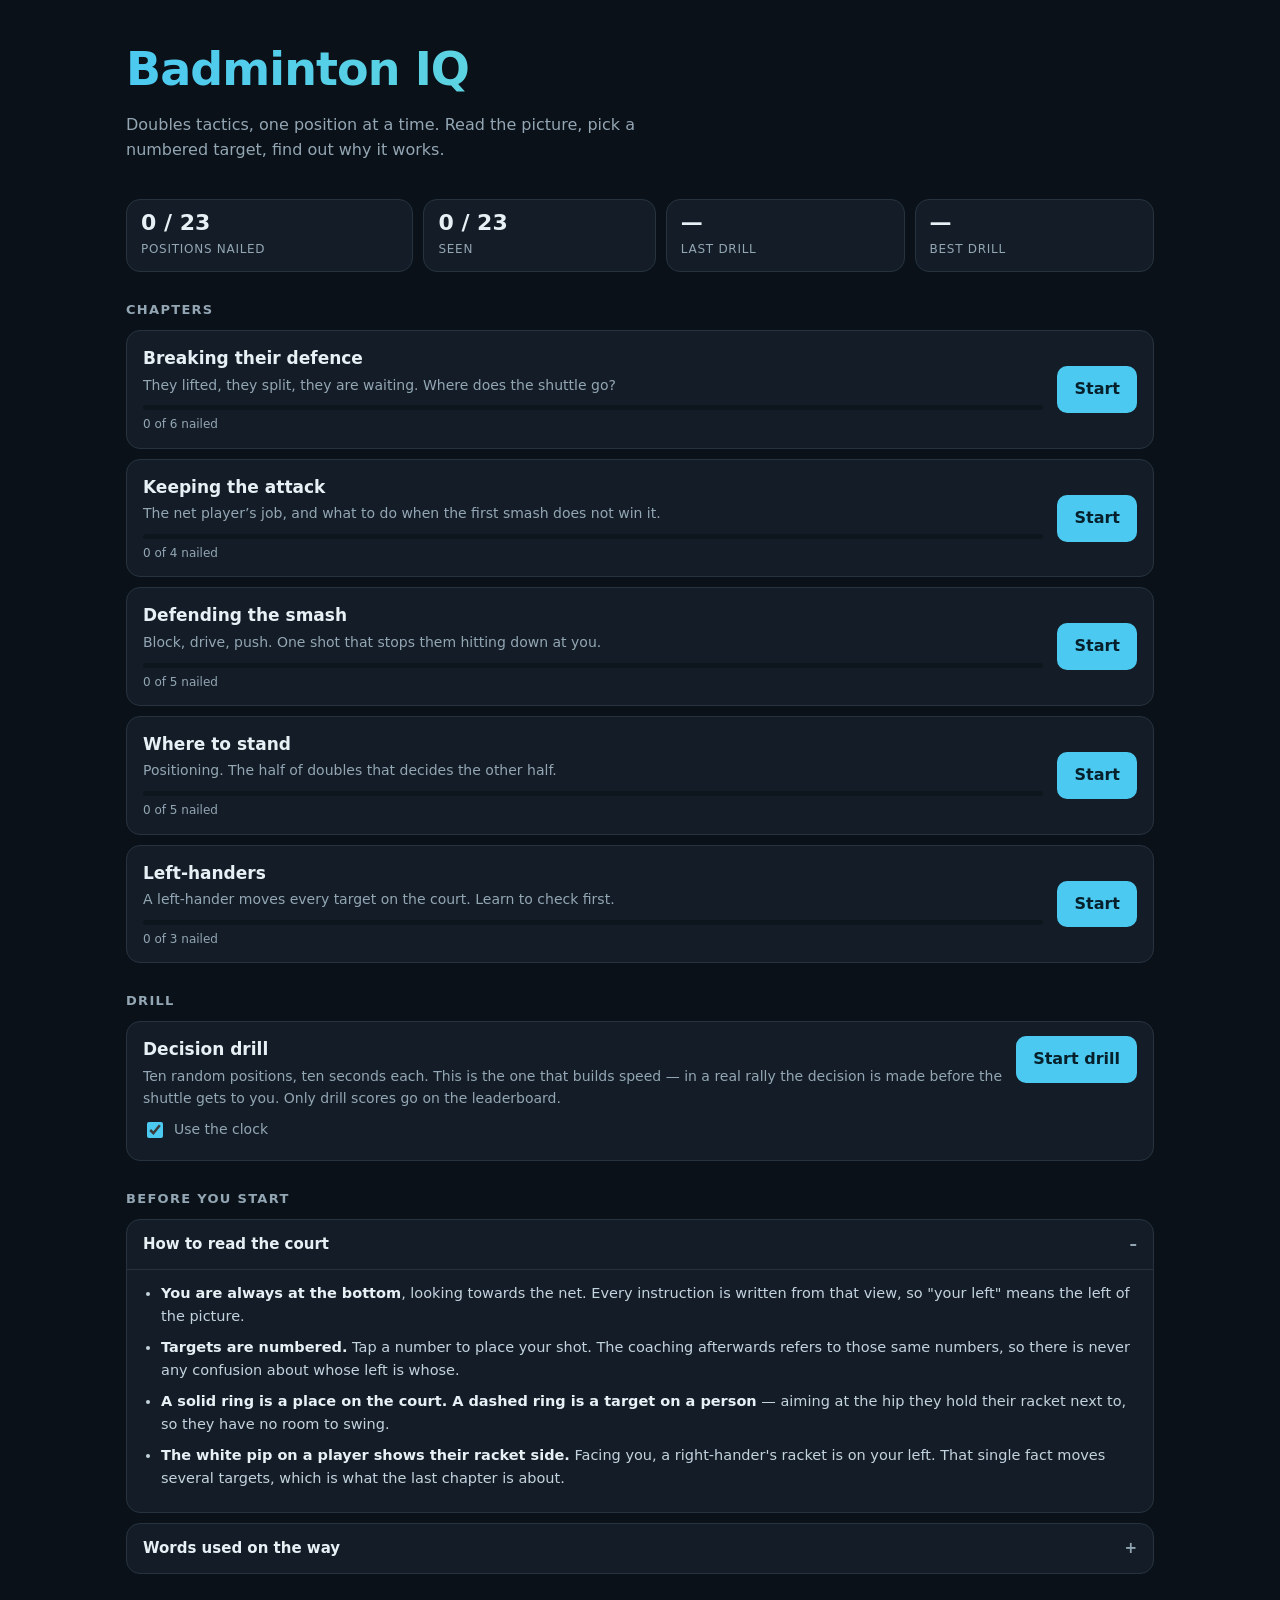
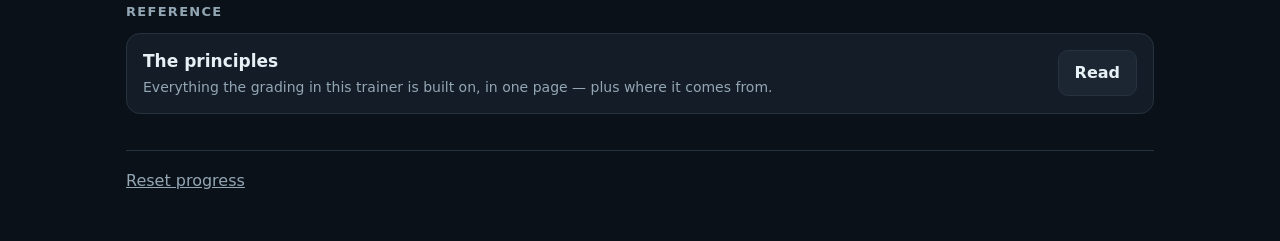
==== games/badminton-iq/index.html @ 94119b08 "Sync badminton-iq @ 0e2374a" ====
<!DOCTYPE html>
<html lang="en">
<head>
<meta charset="UTF-8">
<meta name="viewport" content="width=device-width, initial-scale=1.0, viewport-fit=cover">
<meta name="theme-color" content="#0f1720">
<meta name="description" content="Badminton doubles tactics trainer — read the defence, pick a numbered target, learn why.">
<title>Badminton IQ</title>
<link rel="icon" href="data:image/svg+xml,%3Csvg xmlns='http://www.w3.org/2000/svg' viewBox='0 0 32 32'%3E%3Crect width='32' height='32' rx='7' fill='%230f1720'/%3E%3Ccircle cx='16' cy='11' r='4' fill='%23fff'/%3E%3Cpath d='M16 15 L10 27 M16 15 L22 27 M16 15 L16 28' stroke='%234cc9f0' stroke-width='2' stroke-linecap='round'/%3E%3C/svg%3E">
<link rel="stylesheet" href="style.css">
</head>
<body>

<div id="app">

  <!-- ================= HOME ================= -->
  <section id="screen-home" class="screen active">
    <header class="hero">
      <h1>Badminton&nbsp;IQ</h1>
      <p class="tagline">Doubles tactics, one position at a time. Read the picture, pick a numbered target, find out why it works.</p>
    </header>

    <div class="stat-row" id="home-stats"></div>

    <h2 class="section-head">Chapters</h2>
    <div id="chapter-list" class="card-list"></div>

    <h2 class="section-head">Drill</h2>
    <div class="card drill-card">
      <div class="card-body">
        <h3>Decision drill</h3>
        <p>Ten random positions, ten seconds each. This is the one that builds speed — in a real rally the decision is made before the shuttle gets to you. Only drill scores go on the leaderboard.</p>
        <label class="toggle">
          <input type="checkbox" id="drill-timer-toggle" checked>
          <span>Use the clock</span>
        </label>
      </div>
      <button class="btn primary" id="start-drill">Start drill</button>
    </div>

    <div id="home-leaderboard-card" class="hidden">
      <h2 class="section-head">Leaderboard</h2>
      <div class="card">
        <div class="card-body">
          <h3>Who is reading it best</h3>
          <p>Everyone's best decision drill, ranked. Post a score at the end of a drill.</p>
        </div>
        <button class="btn" id="open-leaderboard">View</button>
      </div>
    </div>

    <h2 class="section-head">Before you start</h2>
    <details class="explainer" open>
      <summary>How to read the court</summary>
      <div class="explainer-body">
        <ul class="howto">
          <li><b>You are always at the bottom</b>, looking towards the net. Every instruction is written from that view, so "your left" means the left of the picture.</li>
          <li><b>Targets are numbered.</b> Tap a number to place your shot. The coaching afterwards refers to those same numbers, so there is never any confusion about whose left is whose.</li>
          <li><b>A solid ring is a place on the court. A dashed ring is a target on a person</b> — aiming at the hip they hold their racket next to, so they have no room to swing.</li>
          <li><b>The white pip on a player shows their racket side.</b> Facing you, a right-hander's racket is on your left. That single fact moves several targets, which is what the last chapter is about.</li>
        </ul>
      </div>
    </details>
    <details class="explainer" id="glossary-box">
      <summary>Words used on the way</summary>
      <div class="explainer-body">
        <dl class="glossary" id="glossary-list"></dl>
      </div>
    </details>

    <h2 class="section-head">Reference</h2>
    <div class="card">
      <div class="card-body">
        <h3>The principles</h3>
        <p>Everything the grading in this trainer is built on, in one page — plus where it comes from.</p>
      </div>
      <button class="btn" id="open-principles">Read</button>
    </div>

    <footer class="foot">
      <button class="linkish" id="reset-progress">Reset progress</button>
    </footer>
  </section>

  <!-- ================= TRAINER ================= -->
  <section id="screen-train" class="screen">
    <header class="topbar">
      <button class="icon-btn" id="train-back" aria-label="Back">‹</button>
      <span class="chip" id="q-progress">1 / 6</span>
      <span class="chip" id="q-chapter"></span>
      <span class="chip timer hidden" id="q-timer">10</span>
    </header>

    <div class="trainer">
      <div class="qhead">
        <h2 id="q-title"></h2>
        <p id="q-brief" class="brief"></p>
      </div>

      <div class="answer-bar" id="answer-bar">
        <div id="shot-row" class="shots"></div>
        <p class="prompt" id="q-prompt"></p>
      </div>

      <div class="court-wrap">
        <canvas id="court"></canvas>
        <div class="legend">
          <span><i class="dot you"></i>You</span>
          <span><i class="dot partner"></i>Partner</span>
          <span><i class="dot opp"></i>Opponents</span>
          <span><i class="dot target"></i>Numbered targets</span>
          <span class="legend-note">The white pip on a player is the side they hold the racket. A dashed target means aim at that person, not that spot.</span>
        </div>
      </div>

      <div id="feedback" class="feedback hidden">
        <div class="verdict-row">
          <span class="verdict" id="fb-verdict"></span>
          <span class="your-pick" id="fb-pick"></span>
        </div>
        <p id="fb-why"></p>
        <p class="outcome" id="fb-outcome"></p>
        <div class="best-box hidden" id="fb-best">
          <h4>The coached answer</h4>
          <p id="fb-best-text"></p>
        </div>
        <div class="key-box">
          <h4>Take this to the court</h4>
          <p id="fb-key"></p>
        </div>
        <button class="btn primary wide" id="next-btn">Next position</button>
      </div>
    </div>
  </section>

  <!-- ================= SUMMARY ================= -->
  <section id="screen-summary" class="screen">
    <header class="topbar">
      <button class="icon-btn" id="sum-back" aria-label="Back">‹</button>
      <span class="chip" id="sum-label"></span>
    </header>
    <div class="summary">
      <div class="score-ring" id="sum-score"></div>
      <p class="sum-line" id="sum-line"></p>

      <div class="post-box hidden" id="sum-post">
        <h4>Put it on the board</h4>
        <div class="post-row">
          <input type="text" id="post-name" maxlength="24" placeholder="Your name" autocomplete="nickname" spellcheck="false">
          <button class="btn primary" id="post-btn">Post score</button>
        </div>
        <p class="post-status" id="post-status"></p>
      </div>

      <h3>Positions</h3>
      <ul class="sum-list" id="sum-list"></ul>
      <div id="sum-lessons"></div>
      <div class="sum-actions">
        <button class="btn primary" id="sum-again">Run it again</button>
        <button class="btn" id="sum-home">Back to chapters</button>
      </div>
    </div>
  </section>

  <!-- ================= LEADERBOARD ================= -->
  <section id="screen-leaderboard" class="screen">
    <header class="topbar">
      <button class="icon-btn" id="lb-back" aria-label="Back">‹</button>
      <span class="chip">Leaderboard</span>
      <button class="btn" id="lb-refresh">Refresh</button>
    </header>
    <div class="summary">
      <p class="sum-line">Best decision drill per player. Ten positions, ten seconds each, three points for the best answer.</p>
      <ol class="lb-list" id="lb-list"></ol>
      <p class="post-status" id="lb-status"></p>
    </div>
  </section>

  <!-- ================= PRINCIPLES ================= -->
  <section id="screen-principles" class="screen">
    <header class="topbar">
      <button class="icon-btn" id="prin-back" aria-label="Back">‹</button>
      <span class="chip">The principles</span>
    </header>
    <article class="prose">
      <h2>Attacking when they have lifted and spread out</h2>
      <p>They have lifted, they have spread out side-by-side, and they are balanced and waiting. The first thing to accept is that <strong>your smash is not supposed to win the rally</strong>. The pair hitting downwards has the advantage; your job is to force a reply weak enough that your partner at the net can finish it. Attacking is a sequence, not a single shot.</p>
      <ul>
        <li><strong>The gap between them is the default target.</strong> When they are each covering their own side, the middle is the biggest space — and a shuttle down the middle takes away their angles and creates a moment where neither is sure whose ball it is.</li>
        <li><strong>Aim at the hip on their racket side.</strong> For a right-hander that is the right hip, which sits on the <em>inside</em> of their body — so against a right-handed pair, jamming the body and hitting the middle are almost the same ball. There is no room to swing there, and they have to choose forehand or backhand with no time to do it.</li>
        <li><strong>Placement beats power.</strong> A three-quarter-power smash landing just inside the sideline does more damage than a full-power one hit straight at somebody's racket.</li>
        <li><strong>Straight before diagonal.</strong> A smash played diagonally is the longest shot on the court: it gives the defender the most time, gives you the least, and drags your partner away from the net, which is the position that makes your attack work at all.</li>
        <li><strong>From a back corner, do not smash.</strong> Off balance and not properly behind the shuttle, a full smash arrives slow and flat — exactly what a settled defence wants. Play three-quarter power or a drop, keep the attack, and get your feet back.</li>
        <li><strong>Change the speed, not the power.</strong> The third smash in a row is the one they are ready for. That is when a sliced drop into a front corner is worth more than anything hit hard.</li>
        <li><strong>Hit where the player just left.</strong> When one of them comes forward, the space behind them is open for exactly one shot. Take it.</li>
      </ul>

      <h2>Defending the smash</h2>
      <p>The habit is simple and both of you run it at once: <strong>lift, leave the net, spread out, and be balanced before their racket meets the shuttle</strong>. It is not a rotation to memorise — it is a shared trigger.</p>
      <ul>
        <li><strong>Taking the pace off, straight back, is the backbone.</strong> Shortest distance, least that can go wrong, and if it lands tight to the net they cannot hit down off it.</li>
        <li><strong>The flat shot into the middle of their court is what actually breaks them.</strong> They are in a front-and-back shape, so the space behind their net player is the biggest empty area on their court. A firm flat shot into it forces a lift and flips the rally — this is the shot good players use, not just survival.</li>
        <li><strong>Playing it diagonally across the net is the most intercepted shot in doubles.</strong> It travels slowly through exactly the area their net player is standing in.</li>
        <li><strong>Only hit back flat when you have the height.</strong> Against a steep smash you are contacting below the top of the net and the shuttle goes straight up. Against a slow, flat smash from the baseline, hit it back flat down the line and you have taken the attack.</li>
        <li><strong>Take body smashes on the backhand.</strong> Racket up and in front, thumb behind the grip, short punch, no swing. A jammed player who tries to swing pops it up.</li>
        <li><strong>Lift deep, or not at all.</strong> A lift keeps you defending; a short one makes their next smash steeper. Use it when you are stretched, not as a default.</li>
      </ul>

      <h2>Where to stand</h2>
      <ul>
        <li><strong>Side-by-side to defend, one-in-front-of-the-other to attack.</strong> Two players in a line cannot cover the width against a pair hitting down; two players side-by-side cannot finish a rally.</li>
        <li><strong>Whoever lifted takes their own side.</strong> They back away down the line of their own lift, and the partner takes the other half.</li>
        <li><strong>The net player follows the line of the smash.</strong> The most likely reply to any smash comes straight back down the same line — stand on it before it is played.</li>
        <li><strong>Both defenders move as one.</strong> Side-by-side is not two people standing still; when the shuttle goes to one side, the whole pair slides that way and the gap between you never opens.</li>
        <li><strong>Follow a good defensive shot forward.</strong> Whoever played it takes the net, the partner slides in behind. A good block admired from the middle of your own court is a good block wasted.</li>
      </ul>

      <h2>Left-handers</h2>
      <p>A left-hander moves every target on the court, and most players never check. Facing you, a right-hander's racket is on your left; a left-hander's is on your right.</p>
      <ul>
        <li><strong>Right-hander on your left, left-hander on your right:</strong> both rackets point away from the middle, so the gap between them is covered by two backhands. That is the softest target in doubles and it is there all rally.</li>
        <li><strong>Left-hander on your left, right-hander on your right:</strong> both rackets point into the middle. Leave the gap alone and attack the sidelines.</li>
      </ul>

      <h2>What this trainer can and cannot do</h2>
      <p>It builds recognition and decision speed — seeing the shape and knowing the answer before the shuttle arrives. That is genuinely half the problem, and it is the half you can train on a phone. The other half is your body producing the shot under pressure, and that only comes from feeding drills and half-court practice with a partner. Use this to know what you are trying to do; use the court to make it automatic.</p>

      <h2>Sources</h2>
      <ul class="sources">
        <li><a href="https://badmintonhouse.ca/blogs/news/badminton-doubles-attack-to-defense-rotation" target="_blank" rel="noopener">Badminton House — attack-to-defense rotation</a></li>
        <li><a href="https://badmintonhouse.ca/blogs/news/doubles-shot-placement-tactics" target="_blank" rel="noopener">Badminton House — doubles positioning and shot placement</a></li>
        <li><a href="https://www.joinshuttlelab.com/learn/badminton-doubles-defense" target="_blank" rel="noopener">Shuttle Lab — turning defence into attack</a></li>
        <li><a href="https://badmintonskills.com/badminton-doubles-tactics-positioning-rotation-and-communication-explained/" target="_blank" rel="noopener">BadmintonSkills — positioning, rotation and communication</a></li>
        <li><a href="https://badmintonpeak.com/en/blog/rotation-double-badminton-attaque-equipe" target="_blank" rel="noopener">Badminton Peak — three attacking rotation systems</a></li>
        <li><a href="https://www.wolfberg.net/badminton/Doubles%20Tactics%20Part%202.pdf" target="_blank" rel="noopener">Doubles tactics: attack &amp; defence (PDF)</a></li>
      </ul>
    </article>
  </section>

</div>

<script src="config.js"></script>
<script src="tactics.js"></script>
<script src="court.js"></script>
<script src="leaderboard.js"></script>
<script src="app.js"></script>
</body>
</html>
---- games/badminton-iq/style.css ----
/* ---------- Badminton IQ ---------- */
:root{
  --bg:#0b1118;
  --panel:#141d27;
  --panel-2:#1b2632;
  --line:#26333f;
  --text:#e7f0f5;
  --muted:#93a6b4;
  --accent:#4cc9f0;
  --accent-dim:#1d3f52;
  --good:#5fd68a;
  --ok:#6fb7ff;
  --risky:#ffc457;
  --bad:#ff6b6b;
  --radius:14px;
}

*{box-sizing:border-box;}
html,body{margin:0;padding:0;}
body{
  background:var(--bg);
  color:var(--text);
  font:16px/1.55 ui-sans-serif,system-ui,-apple-system,"Segoe UI",Roboto,sans-serif;
  -webkit-font-smoothing:antialiased;
  padding-bottom:env(safe-area-inset-bottom);
}
#app{max-width:1060px;margin:0 auto;padding:0 16px 48px;}

.screen{display:none;}
.screen.active{display:block;}

/* ---------- home ---------- */
.hero{padding:34px 0 18px;}
.hero h1{
  margin:0;font-size:clamp(30px,8vw,46px);letter-spacing:-0.02em;font-weight:800;
  background:linear-gradient(95deg,#4cc9f0,#7ee8c3);
  -webkit-background-clip:text;background-clip:text;color:transparent;
}
.tagline{margin:8px 0 0;color:var(--muted);max-width:52ch;}

.stat-row{display:flex;gap:10px;flex-wrap:wrap;margin:18px 0 6px;}
.stat{
  background:var(--panel);border:1px solid var(--line);border-radius:var(--radius);
  padding:10px 14px;min-width:96px;flex:1 1 auto;
}
.stat b{display:block;font-size:22px;line-height:1.2;}
.stat span{color:var(--muted);font-size:12px;text-transform:uppercase;letter-spacing:.06em;}

.section-head{
  font-size:13px;text-transform:uppercase;letter-spacing:.1em;color:var(--muted);
  margin:28px 0 10px;font-weight:700;
}

.card-list{display:grid;gap:10px;}
.card{
  display:flex;align-items:center;gap:14px;
  background:var(--panel);border:1px solid var(--line);border-radius:var(--radius);
  padding:14px 16px;
}
.card-body{flex:1;min-width:0;}
.card h3{margin:0 0 3px;font-size:17px;}
.card p{margin:0;color:var(--muted);font-size:14px;}
.card .meter{margin-top:9px;height:5px;background:#0d151d;border-radius:3px;overflow:hidden;}
.card .meter i{display:block;height:100%;background:linear-gradient(90deg,var(--accent),var(--good));}
.card .meter-label{font-size:12px;color:var(--muted);margin-top:5px;}
.drill-card{align-items:flex-start;flex-wrap:wrap;}

.toggle{display:inline-flex;align-items:center;gap:8px;margin-top:10px;font-size:14px;color:var(--muted);cursor:pointer;}
.toggle input{accent-color:var(--accent);width:16px;height:16px;}

.btn{
  background:var(--panel-2);color:var(--text);border:1px solid var(--line);
  border-radius:10px;padding:10px 16px;font:inherit;font-weight:600;cursor:pointer;
  white-space:nowrap;
}
.btn:hover{border-color:var(--accent);}
.btn.primary{background:var(--accent);color:#06202b;border-color:transparent;}
.btn.primary:hover{filter:brightness(1.08);}
.btn.wide{width:100%;margin-top:14px;}
.btn:disabled{opacity:.45;cursor:default;}
.linkish{background:none;border:0;color:var(--muted);font:inherit;text-decoration:underline;cursor:pointer;padding:0;}
.foot{margin-top:36px;padding-top:18px;border-top:1px solid var(--line);}

/* ---------- topbar ---------- */
.topbar{display:flex;align-items:center;gap:8px;padding:16px 0 10px;flex-wrap:wrap;}
.icon-btn{
  background:var(--panel);border:1px solid var(--line);color:var(--text);
  width:34px;height:34px;border-radius:10px;font-size:20px;line-height:1;cursor:pointer;
}
.icon-btn:hover{border-color:var(--accent);}
.chip{
  background:var(--panel);border:1px solid var(--line);border-radius:999px;
  padding:5px 11px;font-size:12px;color:var(--muted);font-weight:600;
  letter-spacing:.03em;
}
.chip.timer{color:var(--accent);border-color:var(--accent-dim);min-width:38px;text-align:center;}
.chip.timer.low{color:var(--bad);border-color:#4a2530;}
.hidden{display:none !important;}

/* ---------- trainer ---------- */
.trainer{display:grid;grid-template-columns:1fr;gap:14px;align-items:start;}
.qhead,.answer-bar,.feedback,.court-wrap{
  background:var(--panel);border:1px solid var(--line);border-radius:var(--radius);
}
.qhead{padding:14px 16px;}
@media(max-width:879px){.qhead{padding:12px 14px;}.qhead h2{font-size:18px;}.brief{font-size:14.5px;}.answer-bar{padding:11px 14px;}}
.qhead h2{margin:0 0 6px;font-size:20px;letter-spacing:-0.01em;}
.brief{margin:0;color:#c3d3de;font-size:15px;}
.answer-bar{padding:13px 16px;}

.court-wrap{padding:10px;display:flex;flex-direction:column;align-items:center;}
#court{display:block;border-radius:8px;touch-action:manipulation;cursor:crosshair;max-width:100%;}
.legend{
  display:flex;gap:12px;flex-wrap:wrap;justify-content:center;
  margin-top:9px;font-size:11.5px;color:var(--muted);
}
.legend span{display:inline-flex;align-items:center;gap:5px;}
.legend .dot{width:9px;height:9px;border-radius:50%;display:inline-block;}
.dot.you{background:#4cc9f0;} .dot.partner{background:#7ee8c3;} .dot.opp{background:#ff8f6b;}
.dot.target{background:transparent;border:1.5px dashed rgba(255,255,255,.55);}
.legend-note{flex-basis:100%;justify-content:center;text-align:center;opacity:.8;}

.shots{display:flex;flex-wrap:wrap;gap:8px;}
.shots:not(:empty){margin-bottom:9px;}
.shot-btn{
  background:var(--panel-2);border:1px solid var(--line);color:var(--text);
  border-radius:10px;padding:9px 13px;font:inherit;font-weight:600;font-size:14px;cursor:pointer;
}
.shot-btn:hover{border-color:var(--accent);}
.shot-btn.on{background:var(--accent);color:#06202b;border-color:transparent;}
.shot-btn.done{opacity:.4;cursor:default;}
.shot-btn.on.done{opacity:1;}

.prompt{margin:0;color:var(--muted);font-size:14px;min-height:21px;}
.prompt.hint{color:var(--accent);}
.prompt:empty{min-height:0;}

@media(min-width:880px){
  .trainer{grid-template-columns:minmax(280px,400px) 1fr;grid-template-rows:auto auto 1fr;}
  .qhead,.answer-bar,.feedback{align-self:start;}
  .court-wrap{grid-column:1;grid-row:1 / span 3;position:sticky;top:14px;}
  .qhead{grid-column:2;grid-row:1;}
  .answer-bar{grid-column:2;grid-row:2;}
  .feedback{grid-column:2;grid-row:3;}
}

/* ---------- feedback ---------- */
.feedback{padding:15px 16px 17px;}
.verdict-row{display:flex;align-items:center;gap:10px;flex-wrap:wrap;margin-bottom:8px;}
.verdict{
  font-weight:800;font-size:13px;letter-spacing:.08em;text-transform:uppercase;
  padding:5px 11px;border-radius:999px;border:1px solid currentColor;
}
.verdict.v3{color:var(--good);} .verdict.v2{color:var(--ok);}
.verdict.v1{color:var(--risky);} .verdict.v0{color:var(--bad);}
.your-pick{font-size:13px;color:var(--muted);}
.feedback p{margin:0 0 10px;font-size:15px;}
.outcome{color:var(--muted);font-style:italic;}
.best-box,.key-box{
  background:var(--panel-2);border:1px solid var(--line);border-radius:10px;
  padding:11px 13px;margin-bottom:10px;
}
.best-box{border-left:3px solid var(--good);}
.key-box{border-left:3px solid var(--accent);}
.best-box h4,.key-box h4{
  margin:0 0 5px;font-size:11.5px;text-transform:uppercase;letter-spacing:.09em;color:var(--muted);
}
.best-box p,.key-box p{margin:0;font-size:14.5px;}

/* ---------- summary ---------- */
.summary{background:var(--panel);border:1px solid var(--line);border-radius:var(--radius);padding:22px 18px;}
.score-ring{font-size:44px;font-weight:800;letter-spacing:-0.02em;}
.score-ring small{font-size:17px;color:var(--muted);font-weight:600;}
.sum-line{color:var(--muted);margin:2px 0 20px;}
.summary h3{font-size:13px;text-transform:uppercase;letter-spacing:.1em;color:var(--muted);margin:20px 0 10px;}
.sum-list{list-style:none;padding:0;margin:0;display:grid;gap:7px;}
.sum-list li{
  display:flex;align-items:center;gap:10px;background:var(--panel-2);
  border:1px solid var(--line);border-radius:10px;padding:9px 12px;font-size:14.5px;
}
.sum-list .pip{width:9px;height:9px;border-radius:50%;flex:none;}
.sum-list .sc{margin-left:auto;font-size:12px;color:var(--muted);font-weight:600;}
.lesson{
  background:var(--panel-2);border:1px solid var(--line);border-left:3px solid var(--accent);
  border-radius:10px;padding:11px 13px;margin-bottom:8px;font-size:14.5px;
}
.lesson b{display:block;font-size:12px;color:var(--muted);text-transform:uppercase;letter-spacing:.07em;margin-bottom:4px;font-weight:700;}
.sum-actions{display:flex;gap:10px;flex-wrap:wrap;margin-top:22px;}

/* ---------- prose ---------- */
.prose{max-width:66ch;padding-bottom:20px;}
.prose h2{font-size:20px;margin:30px 0 8px;letter-spacing:-0.01em;}
.prose h2:first-child{margin-top:8px;}
.prose p{color:#c3d3de;}
.prose ul{padding-left:20px;color:#c3d3de;}
.prose li{margin-bottom:9px;}
.prose strong{color:var(--text);}
.prose a{color:var(--accent);}
.sources li{margin-bottom:6px;font-size:14.5px;}

/* ---------- explainers on the home screen ---------- */
.explainer{
  background:var(--panel);border:1px solid var(--line);border-radius:var(--radius);
  margin-bottom:10px;overflow:hidden;
}
.explainer summary{
  padding:13px 16px;cursor:pointer;font-weight:600;font-size:15px;list-style:none;
}
.explainer summary::-webkit-details-marker{display:none;}
.explainer summary::after{content:'+';float:right;color:var(--muted);font-weight:700;}
.explainer[open] summary::after{content:'–';}
.explainer summary:hover{color:var(--accent);}
.explainer-body{padding:0 16px 14px;border-top:1px solid var(--line);padding-top:12px;}
.howto{margin:0;padding-left:18px;color:#c3d3de;font-size:14.5px;}
.howto li{margin-bottom:9px;}
.howto b{color:var(--text);}
.glossary{margin:0;font-size:14.5px;}
.glossary dt{font-weight:700;color:var(--text);margin-top:11px;}
.glossary dt:first-child{margin-top:0;}
.glossary dd{margin:2px 0 0;color:#c3d3de;padding-left:0;}

/* ---------- posting a score ---------- */
.post-box{
  background:var(--panel-2);border:1px solid var(--line);border-left:3px solid var(--accent);
  border-radius:10px;padding:13px;margin:6px 0 18px;
}
.post-box h4{
  margin:0 0 9px;font-size:11.5px;text-transform:uppercase;letter-spacing:.09em;color:var(--muted);
}
.post-row{display:flex;gap:8px;flex-wrap:wrap;}
.post-row input{
  flex:1 1 150px;min-width:0;background:var(--bg);color:var(--text);
  border:1px solid var(--line);border-radius:10px;padding:10px 12px;font:inherit;font-size:15px;
}
.post-row input:focus{outline:none;border-color:var(--accent);}
.post-status{margin:9px 0 0;font-size:13.5px;color:var(--muted);min-height:18px;}
.post-status.good{color:var(--good);}
.post-status.bad{color:var(--bad);}

/* ---------- leaderboard ---------- */
.lb-list{list-style:none;padding:0;margin:0 0 4px;display:grid;gap:7px;counter-reset:lb;}
.lb-row{
  display:flex;align-items:center;gap:11px;background:var(--panel-2);
  border:1px solid var(--line);border-radius:10px;padding:10px 13px;font-size:15px;
}
.lb-row.lb-top{border-color:var(--accent-dim);}
.lb-rank{
  flex:none;width:24px;height:24px;border-radius:50%;background:var(--bg);
  display:grid;place-items:center;font-size:12.5px;font-weight:700;color:var(--muted);
}
.lb-top .lb-rank{background:var(--accent);color:#06202b;}
.lb-name{flex:1;min-width:0;overflow:hidden;text-overflow:ellipsis;white-space:nowrap;font-weight:600;}
.lb-pct{font-weight:700;color:var(--accent);}
.lb-pts{font-size:12.5px;color:var(--muted);min-width:46px;text-align:right;}
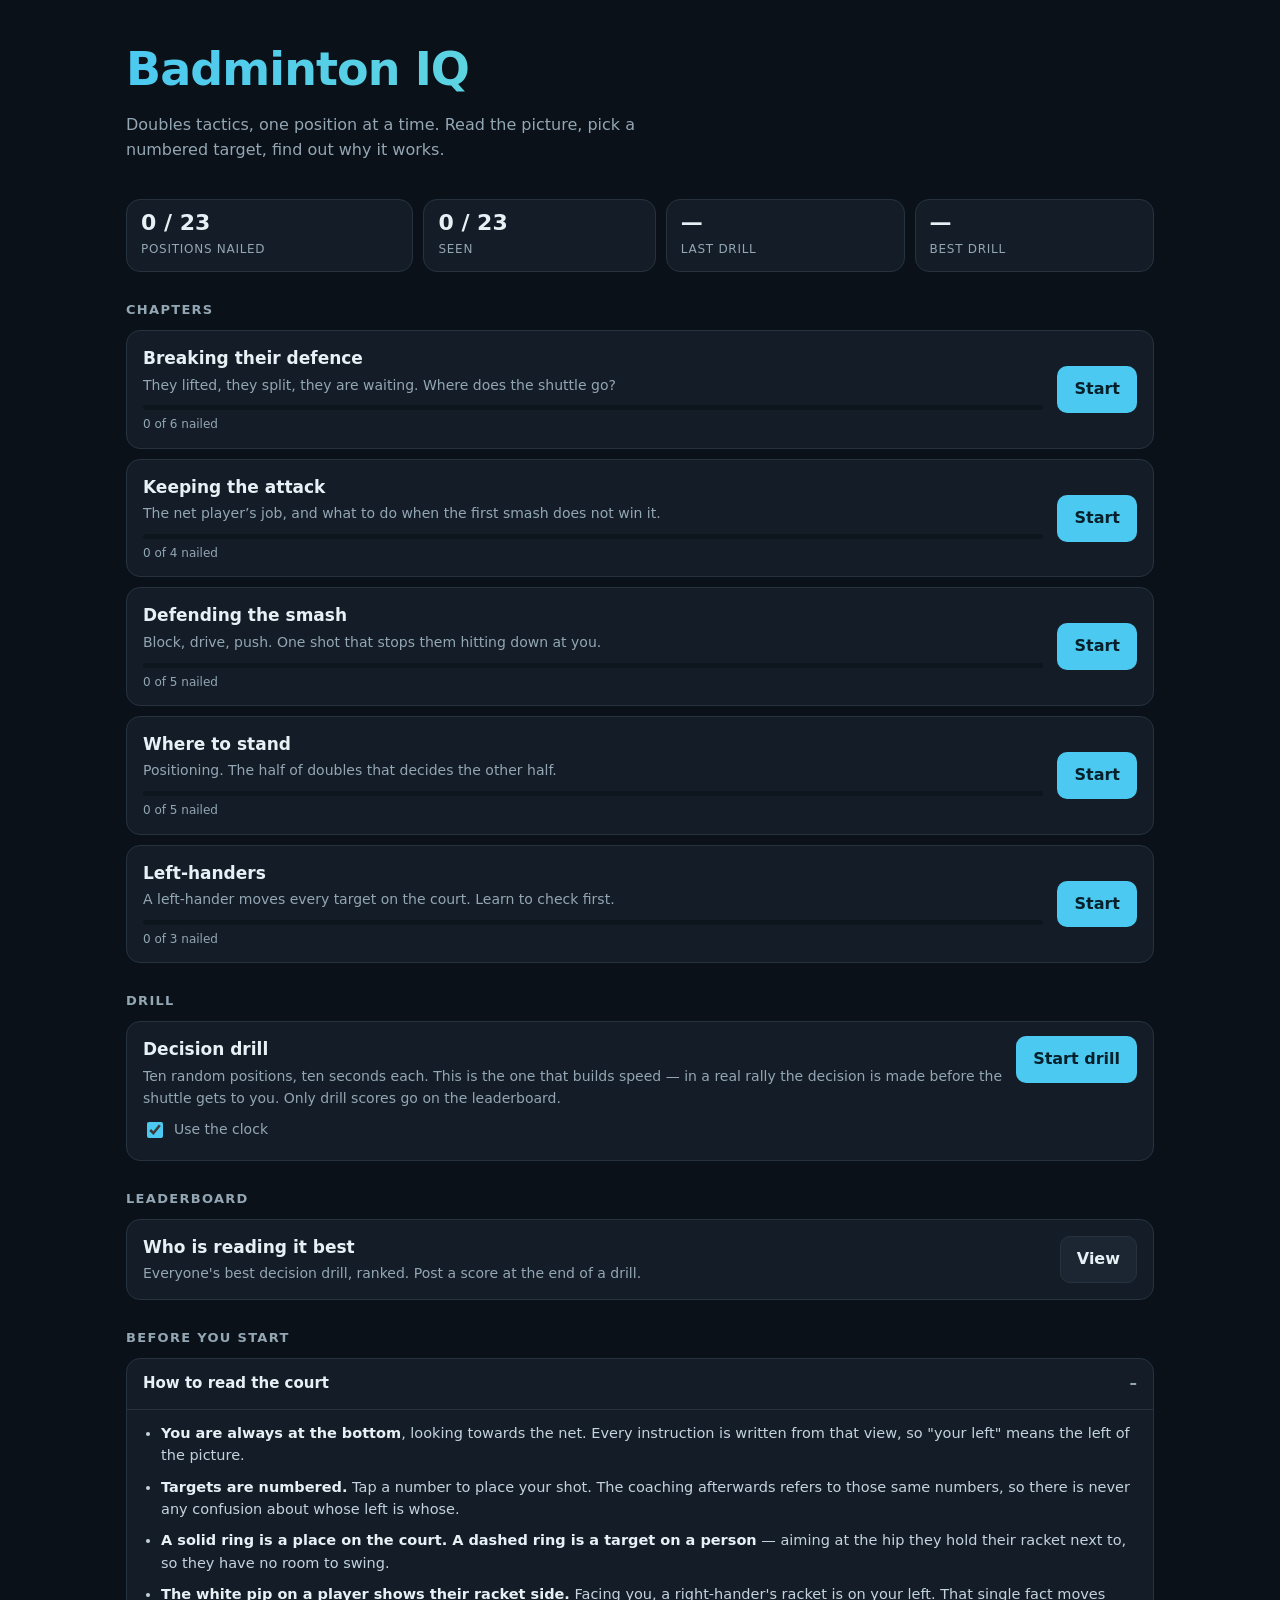
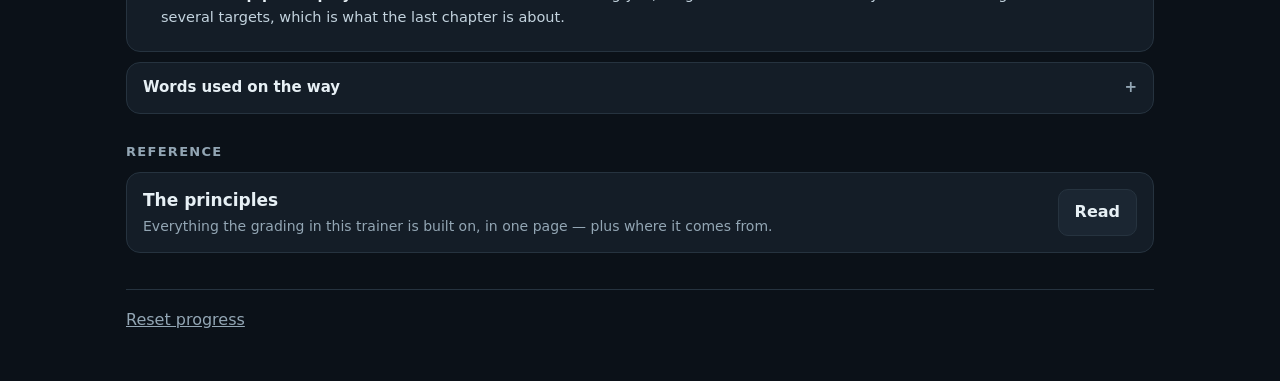
==== commit 43d1d3c6: "Sync badminton-iq @ 5d6d9bc" ====
--- a/games/badminton-iq/index.html
+++ b/games/badminton-iq/index.html
@@ -240,6 +240,7 @@
 </div>
 
 <script src="config.js"></script>
+<script src="analytics.js"></script>
 <script src="tactics.js"></script>
 <script src="court.js"></script>
 <script src="leaderboard.js"></script>
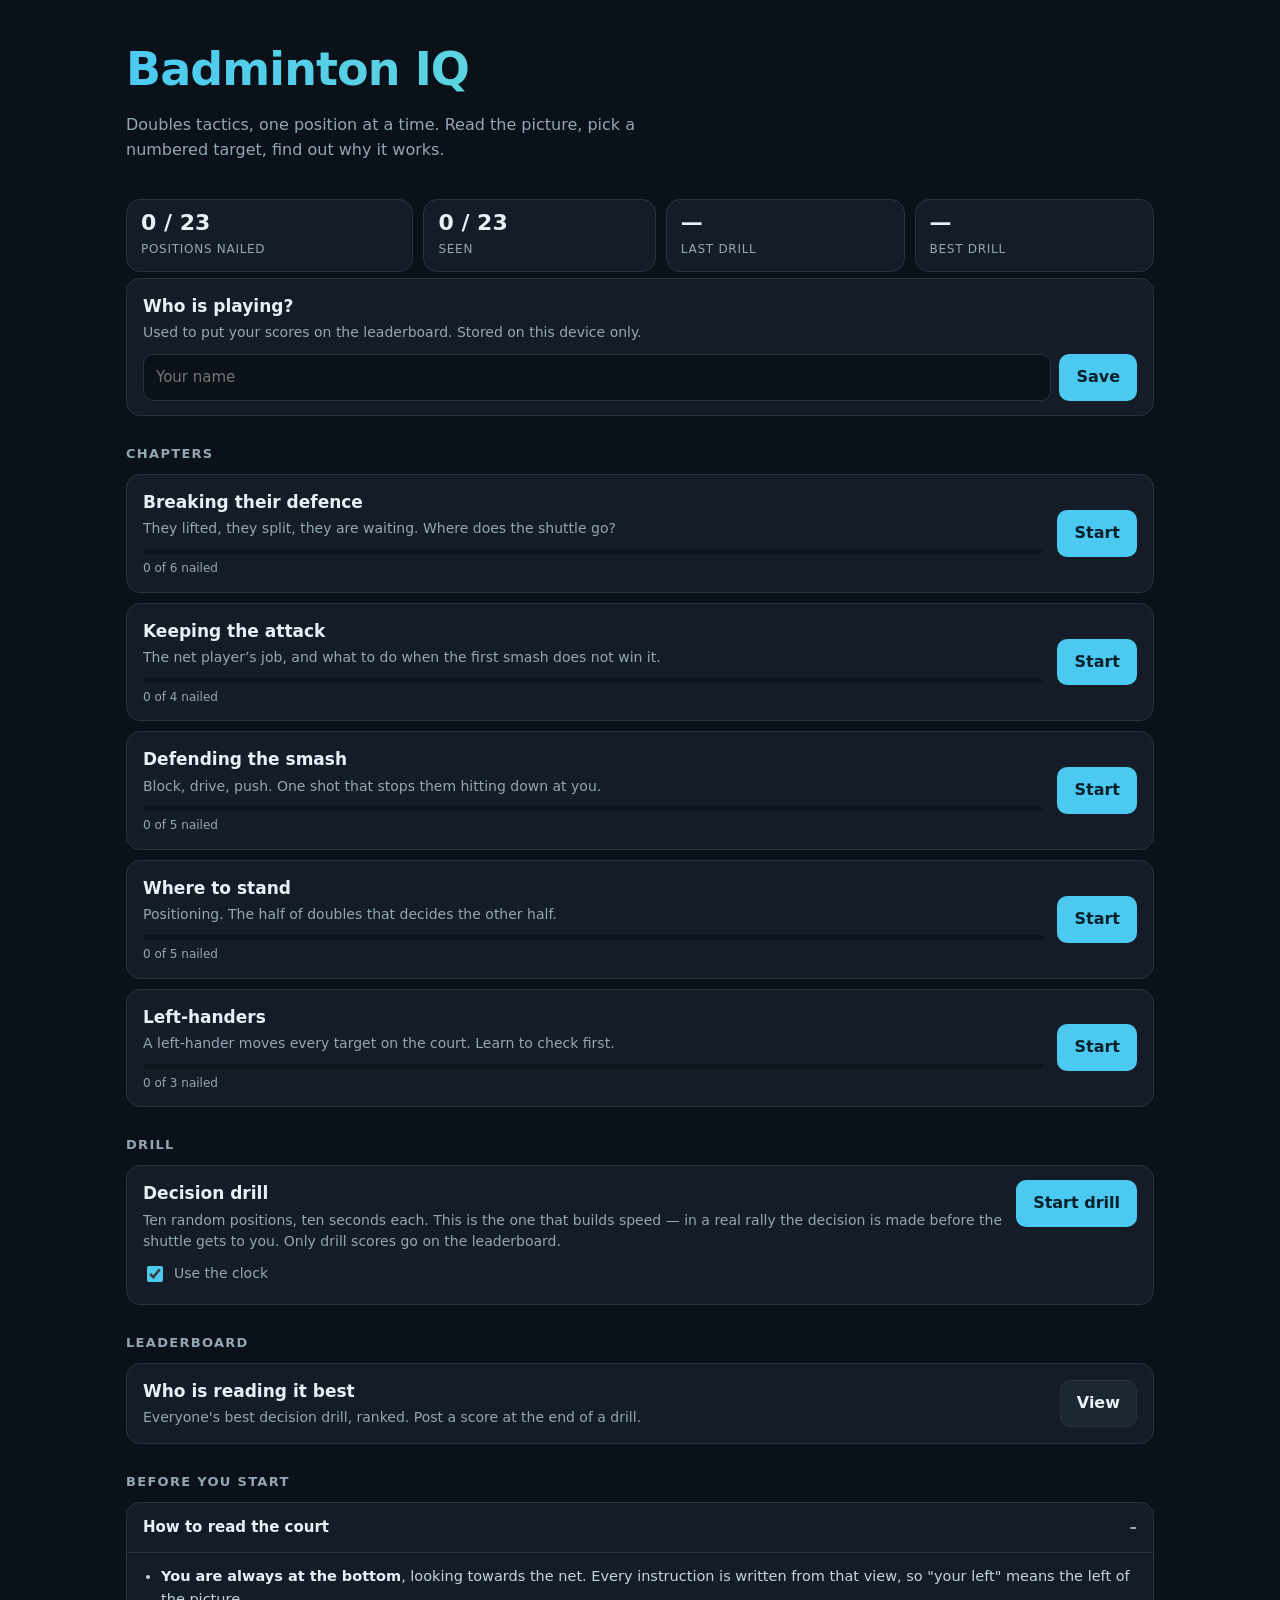
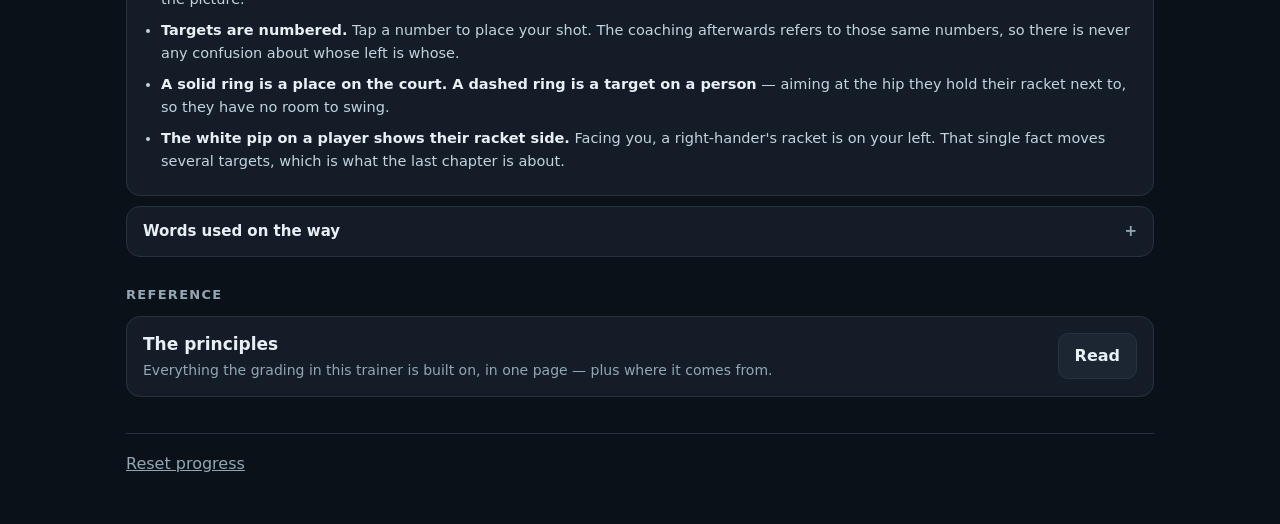
==== commit 997f34e8: "Sync badminton-iq @ fc425fb" ====
--- a/games/badminton-iq/index.html
+++ b/games/badminton-iq/index.html
@@ -22,6 +22,18 @@
 
     <div class="stat-row" id="home-stats"></div>
 
+    <div class="card name-card hidden" id="name-card">
+      <div class="card-body">
+        <h3 id="name-heading">Who is playing?</h3>
+        <p id="name-sub">Used to put your scores on the leaderboard. Stored on this device only.</p>
+        <div class="post-row" id="name-edit-row">
+          <input type="text" id="home-name" maxlength="24" placeholder="Your name" autocomplete="nickname" spellcheck="false">
+          <button class="btn primary" id="home-name-save">Save</button>
+        </div>
+      </div>
+      <button class="btn hidden" id="home-name-change">Change</button>
+    </div>
+
     <h2 class="section-head">Chapters</h2>
     <div id="chapter-list" class="card-list"></div>
 
@@ -144,7 +156,7 @@
       <p class="sum-line" id="sum-line"></p>
 
       <div class="post-box hidden" id="sum-post">
-        <h4>Put it on the board</h4>
+        <h4 id="post-heading">Put it on the board</h4>
         <div class="post-row">
           <input type="text" id="post-name" maxlength="24" placeholder="Your name" autocomplete="nickname" spellcheck="false">
           <button class="btn primary" id="post-btn">Post score</button>
@@ -170,7 +182,8 @@
       <button class="btn" id="lb-refresh">Refresh</button>
     </header>
     <div class="summary">
-      <p class="sum-line">Best decision drill per player. Ten positions, ten seconds each, three points for the best answer.</p>
+      <div class="lb-tabs" id="lb-tabs"></div>
+      <p class="sum-line" id="lb-caption"></p>
       <ol class="lb-list" id="lb-list"></ol>
       <p class="post-status" id="lb-status"></p>
     </div>
--- a/games/badminton-iq/style.css
+++ b/games/badminton-iq/style.css
@@ -252,3 +252,17 @@
 .lb-name{flex:1;min-width:0;overflow:hidden;text-overflow:ellipsis;white-space:nowrap;font-weight:600;}
 .lb-pct{font-weight:700;color:var(--accent);}
 .lb-pts{font-size:12.5px;color:var(--muted);min-width:46px;text-align:right;}
+
+/* ---------- who is playing ---------- */
+.name-card{align-items:flex-start;flex-wrap:wrap;}
+.name-card .post-row{margin-top:10px;}
+.name-card .post-row.hidden{display:none;}
+
+/* ---------- board selector ---------- */
+.lb-tabs{display:flex;gap:7px;flex-wrap:wrap;margin-bottom:14px;}
+.lb-tab{
+  background:var(--panel-2);border:1px solid var(--line);color:var(--muted);
+  border-radius:999px;padding:7px 13px;font:inherit;font-weight:600;font-size:13px;cursor:pointer;
+}
+.lb-tab:hover{border-color:var(--accent);color:var(--text);}
+.lb-tab.on{background:var(--accent);color:#06202b;border-color:transparent;}
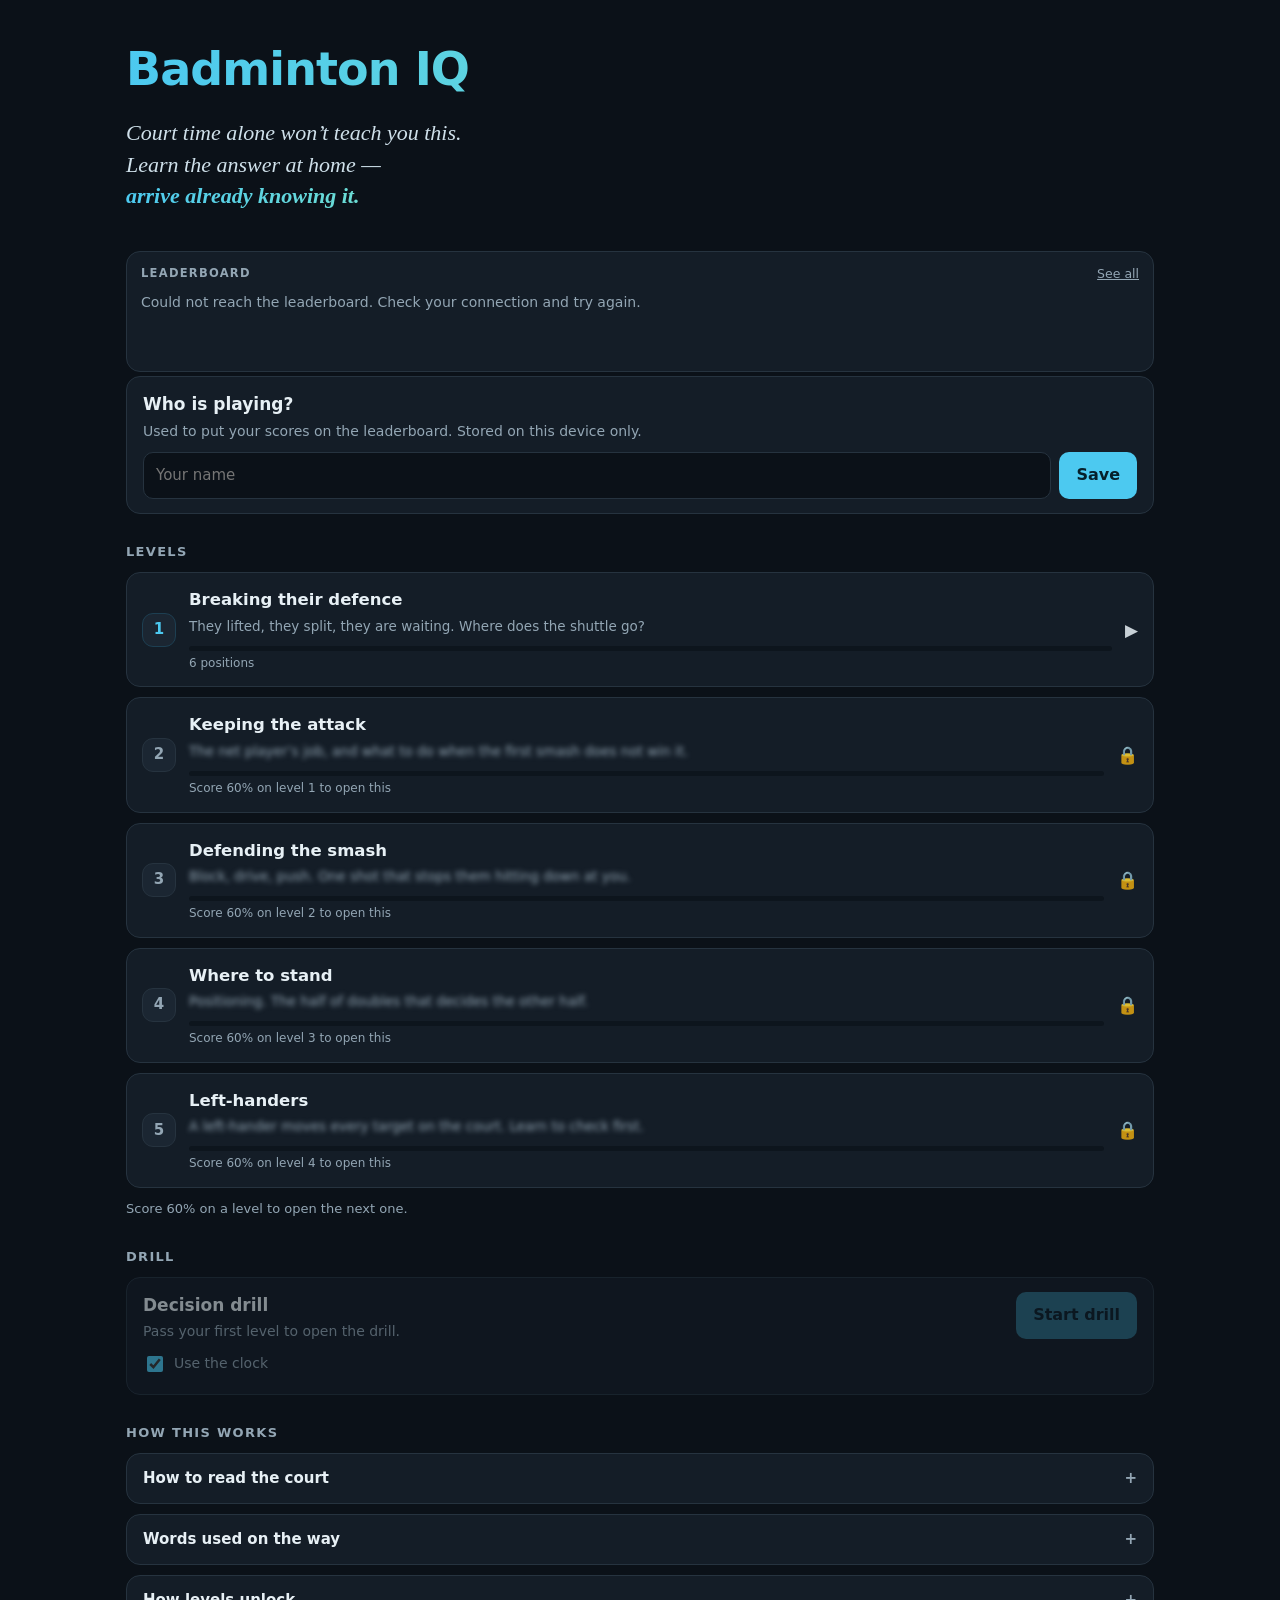
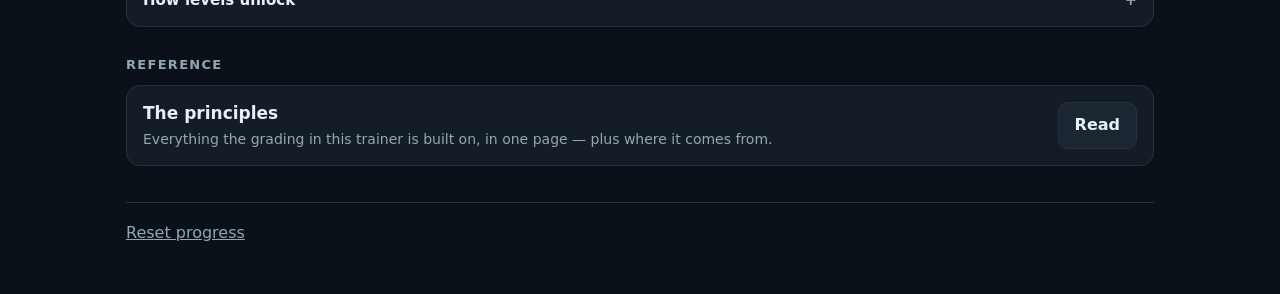
==== commit 439c8575: "Sync badminton-iq @ 0852efe" ====
--- a/games/badminton-iq/index.html
+++ b/games/badminton-iq/index.html
@@ -7,7 +7,7 @@
 <meta name="description" content="Badminton doubles tactics trainer — read the defence, pick a numbered target, learn why.">
 <title>Badminton IQ</title>
 <link rel="icon" href="data:image/svg+xml,%3Csvg xmlns='http://www.w3.org/2000/svg' viewBox='0 0 32 32'%3E%3Crect width='32' height='32' rx='7' fill='%230f1720'/%3E%3Ccircle cx='16' cy='11' r='4' fill='%23fff'/%3E%3Cpath d='M16 15 L10 27 M16 15 L22 27 M16 15 L16 28' stroke='%234cc9f0' stroke-width='2' stroke-linecap='round'/%3E%3C/svg%3E">
-<link rel="stylesheet" href="style.css">
+<link rel="stylesheet" href="style.css?v=0852efe">
 </head>
 <body>
 
@@ -17,10 +17,22 @@
   <section id="screen-home" class="screen active">
     <header class="hero">
       <h1>Badminton&nbsp;IQ</h1>
-      <p class="tagline">Doubles tactics, one position at a time. Read the picture, pick a numbered target, find out why it works.</p>
-    </header>
-
-    <div class="stat-row" id="home-stats"></div>
+      <p class="slogan">
+        <span class="slogan-line">Court time alone won’t teach you this.</span>
+        <span class="slogan-line">Learn the answer at home —</span>
+        <span class="slogan-line accent">arrive already knowing it.</span>
+      </p>
+    </header>
+
+    <!-- top three, rotating -->
+    <div class="podium hidden" id="podium">
+      <div class="podium-head">
+        <span class="podium-title">Leaderboard</span>
+        <button class="linkish podium-all" id="podium-all">See all</button>
+      </div>
+      <div class="podium-stage" id="podium-stage"></div>
+      <div class="podium-dots" id="podium-dots"></div>
+    </div>
 
     <div class="card name-card hidden" id="name-card">
       <div class="card-body">
@@ -34,14 +46,15 @@
       <button class="btn hidden" id="home-name-change">Change</button>
     </div>
 
-    <h2 class="section-head">Chapters</h2>
-    <div id="chapter-list" class="card-list"></div>
+    <h2 class="section-head">Levels</h2>
+    <div id="level-list" class="level-list"></div>
+    <p class="unlock-note" id="unlock-note"></p>
 
     <h2 class="section-head">Drill</h2>
-    <div class="card drill-card">
+    <div class="card drill-card" id="drill-card">
       <div class="card-body">
         <h3>Decision drill</h3>
-        <p>Ten random positions, ten seconds each. This is the one that builds speed — in a real rally the decision is made before the shuttle gets to you. Only drill scores go on the leaderboard.</p>
+        <p id="drill-blurb">Ten random positions, ten seconds each. This is the one that builds speed — in a real rally the decision is made before the shuttle gets to you.</p>
         <label class="toggle">
           <input type="checkbox" id="drill-timer-toggle" checked>
           <span>Use the clock</span>
@@ -50,26 +63,15 @@
       <button class="btn primary" id="start-drill">Start drill</button>
     </div>
 
-    <div id="home-leaderboard-card" class="hidden">
-      <h2 class="section-head">Leaderboard</h2>
-      <div class="card">
-        <div class="card-body">
-          <h3>Who is reading it best</h3>
-          <p>Everyone's best decision drill, ranked. Post a score at the end of a drill.</p>
-        </div>
-        <button class="btn" id="open-leaderboard">View</button>
-      </div>
-    </div>
-
-    <h2 class="section-head">Before you start</h2>
-    <details class="explainer" open>
+    <h2 class="section-head">How this works</h2>
+    <details class="explainer">
       <summary>How to read the court</summary>
       <div class="explainer-body">
         <ul class="howto">
           <li><b>You are always at the bottom</b>, looking towards the net. Every instruction is written from that view, so "your left" means the left of the picture.</li>
           <li><b>Targets are numbered.</b> Tap a number to place your shot. The coaching afterwards refers to those same numbers, so there is never any confusion about whose left is whose.</li>
           <li><b>A solid ring is a place on the court. A dashed ring is a target on a person</b> — aiming at the hip they hold their racket next to, so they have no room to swing.</li>
-          <li><b>The white pip on a player shows their racket side.</b> Facing you, a right-hander's racket is on your left. That single fact moves several targets, which is what the last chapter is about.</li>
+          <li><b>The white pip on a player shows their racket side.</b> Facing you, a right-hander's racket is on your left. That single fact moves several targets, which is what the last level is about.</li>
         </ul>
       </div>
     </details>
@@ -77,6 +79,16 @@
       <summary>Words used on the way</summary>
       <div class="explainer-body">
         <dl class="glossary" id="glossary-list"></dl>
+      </div>
+    </details>
+    <details class="explainer">
+      <summary>How levels unlock</summary>
+      <div class="explainer-body">
+        <ul class="howto">
+          <li><b>Score 60% on a level to open the next one.</b> Your best result on each position counts, so replaying a level to fix the ones you missed moves you forward.</li>
+          <li><b>The decision drill opens once you have passed a level</b>, and only ever asks about levels you have unlocked.</li>
+          <li><b>Every finished run goes on the leaderboard</b> — one board per level, plus an overall table that adds your best run of each level together.</li>
+        </ul>
       </div>
     </details>
 
@@ -156,12 +168,14 @@
       <p class="sum-line" id="sum-line"></p>
 
       <div class="post-box hidden" id="sum-post">
-        <h4 id="post-heading">Put it on the board</h4>
-        <div class="post-row">
+        <h4 id="post-heading">On the board</h4>
+        <div class="post-row hidden" id="post-name-row">
           <input type="text" id="post-name" maxlength="24" placeholder="Your name" autocomplete="nickname" spellcheck="false">
-          <button class="btn primary" id="post-btn">Post score</button>
+          <button class="btn primary" id="post-btn">Save and post</button>
         </div>
         <p class="post-status" id="post-status"></p>
+        <ol class="lb-list mini hidden" id="sum-board"></ol>
+        <button class="btn hidden" id="sum-view-board">Full leaderboard</button>
       </div>
 
       <h3>Positions</h3>
@@ -252,11 +266,11 @@
 
 </div>
 
-<script src="config.js"></script>
-<script src="analytics.js"></script>
-<script src="tactics.js"></script>
-<script src="court.js"></script>
-<script src="leaderboard.js"></script>
-<script src="app.js"></script>
+<script src="config.js?v=0852efe"></script>
+<script src="analytics.js?v=0852efe"></script>
+<script src="tactics.js?v=0852efe"></script>
+<script src="court.js?v=0852efe"></script>
+<script src="leaderboard.js?v=0852efe"></script>
+<script src="app.js?v=0852efe"></script>
 </body>
 </html>
--- a/games/badminton-iq/style.css
+++ b/games/badminton-iq/style.css
@@ -38,13 +38,6 @@
 }
 .tagline{margin:8px 0 0;color:var(--muted);max-width:52ch;}
 
-.stat-row{display:flex;gap:10px;flex-wrap:wrap;margin:18px 0 6px;}
-.stat{
-  background:var(--panel);border:1px solid var(--line);border-radius:var(--radius);
-  padding:10px 14px;min-width:96px;flex:1 1 auto;
-}
-.stat b{display:block;font-size:22px;line-height:1.2;}
-.stat span{color:var(--muted);font-size:12px;text-transform:uppercase;letter-spacing:.06em;}
 
 .section-head{
   font-size:13px;text-transform:uppercase;letter-spacing:.1em;color:var(--muted);
@@ -266,3 +259,131 @@
 }
 .lb-tab:hover{border-color:var(--accent);color:var(--text);}
 .lb-tab.on{background:var(--accent);color:#06202b;border-color:transparent;}
+
+/* ---------- your own row, and the board shown after a run ---------- */
+.lb-row.lb-you{border-color:var(--accent);background:rgba(76,201,240,0.10);}
+.lb-tag{
+  font-style:normal;font-size:10.5px;font-weight:700;letter-spacing:.07em;
+  text-transform:uppercase;color:#06202b;background:var(--accent);
+  border-radius:4px;padding:1px 5px;margin-left:6px;vertical-align:1px;
+}
+.lb-list.mini{margin-top:11px;}
+.lb-list.mini .lb-row{padding:8px 11px;font-size:14px;}
+.post-box .btn{margin-top:11px;}
+
+/* ============================================================
+   Home: slogan, podium, levels
+   ============================================================ */
+.slogan{
+  margin:12px 0 0;max-width:34ch;
+  font-family:Georgia,"Times New Roman",serif;font-style:italic;
+  font-size:clamp(17px,4.6vw,22px);line-height:1.42;color:#cfe0ea;
+}
+.slogan-line{display:block;opacity:0;transform:translateY(8px);
+  animation:slogan-in .65s cubic-bezier(.2,.7,.3,1) forwards;}
+.slogan-line:nth-child(1){animation-delay:.05s;}
+.slogan-line:nth-child(2){animation-delay:.22s;}
+.slogan-line:nth-child(3){animation-delay:.39s;}
+.slogan-line.accent{
+  background:linear-gradient(95deg,#4cc9f0,#7ee8c3);
+  -webkit-background-clip:text;background-clip:text;color:transparent;font-weight:600;
+}
+@keyframes slogan-in{to{opacity:1;transform:none;}}
+
+/* ---------- top three ---------- */
+.podium{
+  margin:22px 0 4px;background:var(--panel);border:1px solid var(--line);
+  border-radius:var(--radius);padding:12px 14px 13px;overflow:hidden;
+}
+.podium-head{display:flex;align-items:center;justify-content:space-between;margin-bottom:9px;}
+.podium-title{
+  font-size:11.5px;text-transform:uppercase;letter-spacing:.11em;color:var(--muted);font-weight:700;
+}
+.podium-all{font-size:12.5px;}
+.podium-stage{min-height:56px;cursor:pointer;}
+.podium-slide{
+  display:flex;align-items:center;gap:13px;
+  opacity:0;transform:translateX(26px);
+}
+.podium-slide.in{animation:slide-in .55s cubic-bezier(.2,.7,.3,1) forwards;}
+@keyframes slide-in{to{opacity:1;transform:none;}}
+.podium-slide.empty{
+  display:block;color:var(--muted);font-size:14px;line-height:1.5;transform:none;opacity:1;
+}
+.podium-medal{font-size:30px;line-height:1;filter:saturate(1.15);
+  animation:medal-pop .6s cubic-bezier(.2,1.5,.4,1) both;}
+@keyframes medal-pop{from{transform:scale(.4) rotate(-18deg);}to{transform:none;}}
+.podium-who{flex:1;min-width:0;display:flex;flex-direction:column;gap:2px;}
+.podium-who b{font-size:18px;overflow:hidden;text-overflow:ellipsis;white-space:nowrap;}
+.podium-who small{color:var(--muted);font-size:12.5px;}
+.podium-score{display:flex;flex-direction:column;align-items:flex-end;line-height:1.1;}
+.podium-score b{font-size:24px;color:var(--accent);}
+.podium-score small{color:var(--muted);font-size:11px;text-transform:uppercase;letter-spacing:.07em;}
+.podium-slide.mine .podium-who b{color:var(--accent);}
+.podium-dots{display:flex;gap:6px;justify-content:center;margin-top:10px;}
+.podium-dot{
+  width:7px;height:7px;padding:0;border-radius:50%;cursor:pointer;
+  background:var(--line);border:0;transition:background .25s,width .25s;
+}
+.podium-dot.on{background:var(--accent);width:18px;border-radius:4px;}
+
+/* ---------- levels ---------- */
+.level-list{display:grid;gap:10px;}
+.level{
+  display:flex;align-items:center;gap:13px;width:100%;text-align:left;
+  background:var(--panel);border:1px solid var(--line);border-radius:var(--radius);
+  padding:14px 15px;font:inherit;color:inherit;cursor:pointer;
+  opacity:0;transform:translateY(12px);
+  animation:level-in .5s cubic-bezier(.2,.7,.3,1) forwards;
+  animation-delay:calc(var(--i) * 70ms + 120ms);
+  transition:border-color .18s, transform .18s;
+}
+@keyframes level-in{to{opacity:1;transform:none;}}
+.level:hover{border-color:var(--accent);transform:translateY(-2px);}
+.level-num{
+  flex:none;width:34px;height:34px;border-radius:11px;display:grid;place-items:center;
+  font-weight:800;font-size:15px;background:var(--panel-2);color:var(--muted);
+  border:1px solid var(--line);
+}
+.level-body{flex:1;min-width:0;display:flex;flex-direction:column;gap:3px;}
+.level-name{font-weight:700;font-size:16.5px;}
+.level-blurb{color:var(--muted);font-size:13.5px;}
+.level-meta{color:var(--muted);font-size:12px;}
+.level .meter{margin-top:6px;height:5px;background:#0d151d;border-radius:3px;overflow:hidden;}
+.level .meter i{
+  display:block;height:100%;background:linear-gradient(90deg,var(--accent),var(--good));
+  transition:width .7s cubic-bezier(.2,.7,.3,1);
+}
+.level-state{font-size:17px;flex:none;opacity:.85;}
+
+.level.open .level-num,.level.started .level-num{color:var(--accent);border-color:var(--accent-dim);}
+.level.passed .level-num{background:var(--good);color:#062514;border-color:transparent;}
+.level.passed .level-state{color:var(--good);}
+.level.locked{opacity:.5;cursor:not-allowed;}
+.level.locked:hover{border-color:var(--line);transform:none;}
+.level.locked .level-blurb{filter:blur(2.5px);user-select:none;}
+
+.level.shake{animation:shake .4s;}
+@keyframes shake{
+  10%,90%{transform:translateX(-2px);} 20%,80%{transform:translateX(4px);}
+  30%,50%,70%{transform:translateX(-6px);} 40%,60%{transform:translateX(6px);}
+}
+.level.just-unlocked{animation:level-in .5s forwards, unlocked 1.5s .5s ease-out;}
+@keyframes unlocked{
+  0%{box-shadow:0 0 0 0 rgba(76,201,240,.55);}
+  60%{box-shadow:0 0 0 12px rgba(76,201,240,0);}
+  100%{box-shadow:0 0 0 0 rgba(76,201,240,0);}
+}
+
+.unlock-note{color:var(--muted);font-size:13px;margin:11px 0 0;}
+.locked-card{opacity:.55;}
+
+/* Motion is decoration here; anyone who asks for less should get the page
+   without any of it, fully legible and in its final position. */
+@media(prefers-reduced-motion:reduce){
+  .slogan-line,.level,.podium-slide,.podium-medal,.level.just-unlocked{
+    animation:none !important;opacity:1 !important;transform:none !important;
+  }
+  .level .meter i{transition:none;}
+  .level.shake{animation:none;}
+}
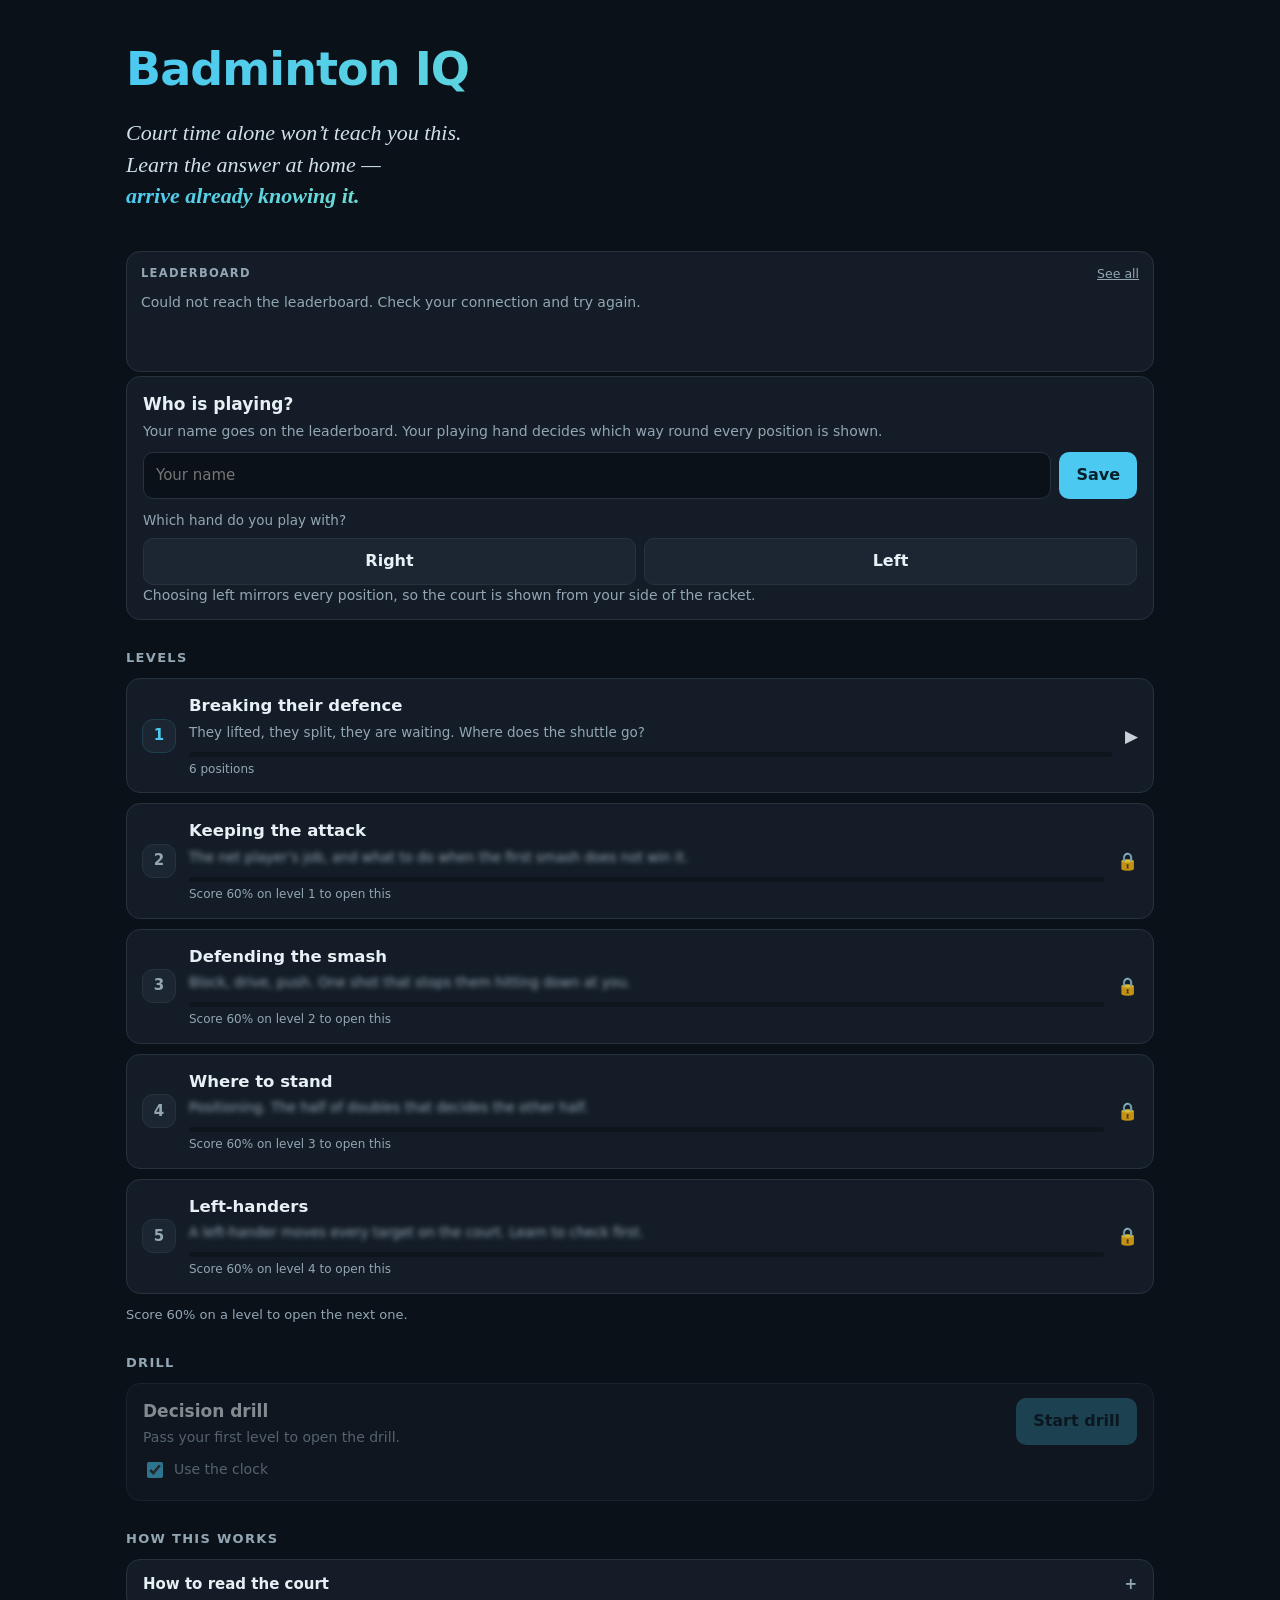
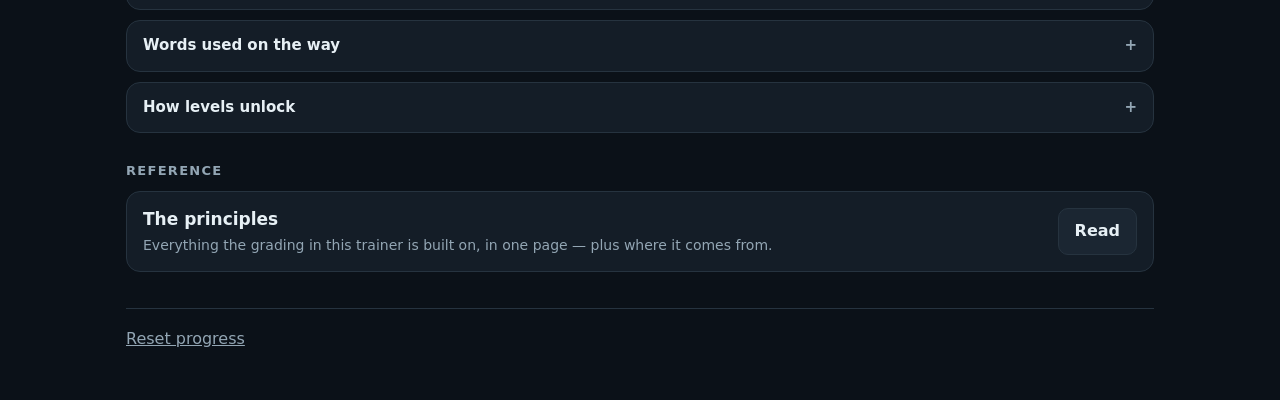
==== commit d00f9a07: "Sync badminton-iq @ 9c462c9" ====
--- a/games/badminton-iq/index.html
+++ b/games/badminton-iq/index.html
@@ -7,7 +7,7 @@
 <meta name="description" content="Badminton doubles tactics trainer — read the defence, pick a numbered target, learn why.">
 <title>Badminton IQ</title>
 <link rel="icon" href="data:image/svg+xml,%3Csvg xmlns='http://www.w3.org/2000/svg' viewBox='0 0 32 32'%3E%3Crect width='32' height='32' rx='7' fill='%230f1720'/%3E%3Ccircle cx='16' cy='11' r='4' fill='%23fff'/%3E%3Cpath d='M16 15 L10 27 M16 15 L22 27 M16 15 L16 28' stroke='%234cc9f0' stroke-width='2' stroke-linecap='round'/%3E%3C/svg%3E">
-<link rel="stylesheet" href="style.css?v=0852efe">
+<link rel="stylesheet" href="style.css?v=9c462c9">
 </head>
 <body>
 
@@ -34,13 +34,23 @@
       <div class="podium-dots" id="podium-dots"></div>
     </div>
 
-    <div class="card name-card hidden" id="name-card">
+    <div class="card name-card" id="name-card">
       <div class="card-body">
         <h3 id="name-heading">Who is playing?</h3>
         <p id="name-sub">Used to put your scores on the leaderboard. Stored on this device only.</p>
-        <div class="post-row" id="name-edit-row">
-          <input type="text" id="home-name" maxlength="24" placeholder="Your name" autocomplete="nickname" spellcheck="false">
-          <button class="btn primary" id="home-name-save">Save</button>
+        <div id="name-edit-row">
+          <div class="post-row hidden" id="name-row">
+            <input type="text" id="home-name" maxlength="24" placeholder="Your name" autocomplete="nickname" spellcheck="false">
+            <button class="btn primary" id="home-name-save">Save</button>
+          </div>
+          <div class="hand-pick">
+            <span class="hand-label">Which hand do you play with?</span>
+            <div class="hand-btns">
+              <button class="hand-btn" data-hand="R">Right</button>
+              <button class="hand-btn" data-hand="L">Left</button>
+            </div>
+          </div>
+          <p class="hand-note">Choosing left mirrors every position, so the court is shown from your side of the racket.</p>
         </div>
       </div>
       <button class="btn hidden" id="home-name-change">Change</button>
@@ -71,7 +81,7 @@
           <li><b>You are always at the bottom</b>, looking towards the net. Every instruction is written from that view, so "your left" means the left of the picture.</li>
           <li><b>Targets are numbered.</b> Tap a number to place your shot. The coaching afterwards refers to those same numbers, so there is never any confusion about whose left is whose.</li>
           <li><b>A solid ring is a place on the court. A dashed ring is a target on a person</b> — aiming at the hip they hold their racket next to, so they have no room to swing.</li>
-          <li><b>The white pip on a player shows their racket side.</b> Facing you, a right-hander's racket is on your left. That single fact moves several targets, which is what the last level is about.</li>
+          <li id="howto-hand"><b>The white pip on a player shows their racket side.</b> Facing you, a right-hander's racket is on your left. That single fact moves several targets, which is what the last level is about.</li>
         </ul>
       </div>
     </details>
@@ -197,6 +207,7 @@
     </header>
     <div class="summary">
       <div class="lb-tabs" id="lb-tabs"></div>
+      <div class="lb-filter" id="lb-hand"></div>
       <p class="sum-line" id="lb-caption"></p>
       <ol class="lb-list" id="lb-list"></ol>
       <p class="post-status" id="lb-status"></p>
@@ -266,11 +277,11 @@
 
 </div>
 
-<script src="config.js?v=0852efe"></script>
-<script src="analytics.js?v=0852efe"></script>
-<script src="tactics.js?v=0852efe"></script>
-<script src="court.js?v=0852efe"></script>
-<script src="leaderboard.js?v=0852efe"></script>
-<script src="app.js?v=0852efe"></script>
+<script src="config.js?v=9c462c9"></script>
+<script src="analytics.js?v=9c462c9"></script>
+<script src="tactics.js?v=9c462c9"></script>
+<script src="court.js?v=9c462c9"></script>
+<script src="leaderboard.js?v=9c462c9"></script>
+<script src="app.js?v=9c462c9"></script>
 </body>
 </html>
--- a/games/badminton-iq/style.css
+++ b/games/badminton-iq/style.css
@@ -387,3 +387,25 @@
   .level .meter i{transition:none;}
   .level.shake{animation:none;}
 }
+
+/* ---------- which hand you play with ---------- */
+.hand-pick{margin-top:11px;}
+.hand-label{display:block;font-size:13.5px;color:var(--muted);margin-bottom:7px;}
+.hand-btns{display:flex;gap:8px;}
+.hand-btn{
+  flex:1 1 0;background:var(--panel-2);border:1px solid var(--line);color:var(--text);
+  border-radius:10px;padding:10px 14px;font:inherit;font-weight:600;cursor:pointer;
+  transition:background .18s,border-color .18s,color .18s;
+}
+.hand-btn:hover{border-color:var(--accent);}
+.hand-btn.on{background:var(--accent);color:#06202b;border-color:transparent;}
+.hand-note{margin:9px 0 0;font-size:12.5px;color:var(--muted);line-height:1.45;}
+
+/* ---------- leaderboard handedness filter ---------- */
+.lb-filter{display:flex;gap:7px;flex-wrap:wrap;margin:-4px 0 14px;}
+.lb-chip{
+  background:transparent;border:1px solid var(--line);color:var(--muted);
+  border-radius:999px;padding:5px 11px;font:inherit;font-weight:600;font-size:12px;cursor:pointer;
+}
+.lb-chip:hover{border-color:var(--accent);color:var(--text);}
+.lb-chip.on{background:var(--panel-2);border-color:var(--accent);color:var(--accent);}
